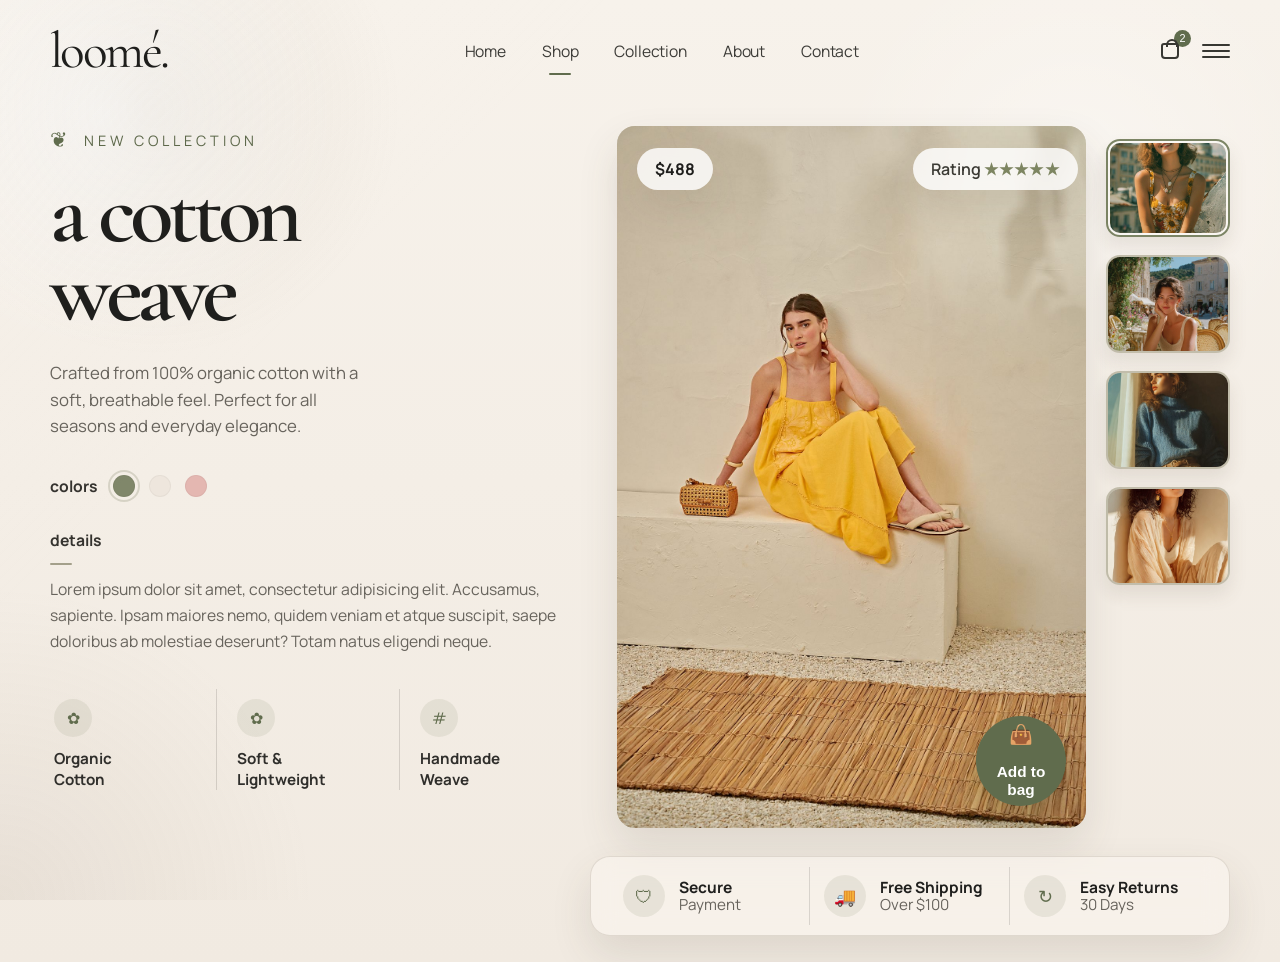
==== Assignment -1/LOOME/index.html @ 4e86b19b "Added LOOME project" ====
<!DOCTYPE html>
<html lang="en">
<head>
  <meta charset="UTF-8" />
  <meta name="viewport" content="width=device-width, initial-scale=1.0" />
  <title>Loomé Product Landing Page</title>
  <link rel="preconnect" href="https://fonts.googleapis.com">
  <link rel="preconnect" href="https://fonts.gstatic.com" crossorigin>
  <link href="https://fonts.googleapis.com/css2?family=Cormorant+Garamond:wght@500;600;700&family=Manrope:wght@400;500;600;700&display=swap" rel="stylesheet">
  <link rel="stylesheet" href="style.css" />
</head>
<body>
  <div class="wrapper">

    <header class="navbar">
      <a class="wordmark" href="#">loomé.</a>

      <nav class="site-nav">
        <a href="#">Home</a>
        <a class="current" href="#">Shop</a>
        <a href="#">Collection</a>
        <a href="#">About</a>
        <a href="#">Contact</a>
      </nav>

      <div class="controls">
        <button class="ctrl-btn basket" aria-label="Cart">
          <span class="counter">2</span>
          <span class="basket-shape"></span>
        </button>
        <button class="ctrl-btn hamburger" aria-label="Menu">
          <span></span>
          <span></span>
          <span></span>
        </button>
      </div>
    </header>

    <main class="showcase-grid">

      <section class="info-panel">
        <div class="tag-row">
          <span class="ornament">❦</span>
          <span>NEW COLLECTION</span>
        </div>

        <h1>a cotton weave</h1>

        <p class="subtitle">
          Crafted from 100% organic cotton with a soft, breathable feel.
          Perfect for all seasons and everyday elegance.
        </p>

        <div class="palette-row">
          <div class="row-heading">colors</div>
          <div class="dot-group" aria-label="Color options">
            <span class="dot olive active"></span>
            <span class="dot ivory"></span>
            <span class="dot blush"></span>
          </div>
        </div>

        <div class="spec-block">
          <div class="row-heading">Details</div>
          <div class="rule"></div>
          <p>
            Lorem ipsum dolor sit amet, consectetur adipisicing elit. Accusamus,
            sapiente. Ipsam maiores nemo, quidem veniam et atque suscipit, saepe
            doloribus ab molestiae deserunt? Totam natus eligendi neque.
          </p>
        </div>

        <div class="perk-row">
          <div class="perk-tile">
            <div class="perk-symbol">✿</div>
            <strong>Organic<br />Cotton</strong>
          </div>
          <div class="perk-tile">
            <div class="perk-symbol">✿</div>
            <strong>Soft &amp;<br />Lightweight</strong>
          </div>
          <div class="perk-tile">
            <div class="perk-symbol">#</div>
            <strong>Handmade<br />Weave</strong>
          </div>
        </div>
      </section>

      <section class="visual-panel" aria-label="Product showcase">
        <div class="cost-tag">$488</div>
        <div class="score-tag">Rating <span>★★★★★</span></div>

        <div class="spotlight-card">
          <div class="side-label">cotton twill scarf</div>
          <img
            src="assets/product-main.png"
            alt="Cotton twill scarf product shot"
          />
          <button class="cta-btn" aria-label="Add to bag">
            <span class="cta-icon">👜</span>
            <span>Add to bag</span>
          </button>
        </div>

        <aside class="preview-strip" aria-label="Product thumbnails">
          <img src="assets/thumb-1.png" alt="Product view 1" />
          <img src="assets/thumb-2.png" alt="Product view 2" />
          <img src="assets/thumb-3.png" alt="Product view 3" />
          <img src="assets/thumb-4.png" alt="Product view 4" />
        </aside>
      </section>

    </main>

    <section class="assurance-bar" aria-label="Store benefits">
      <div class="assurance-item">
        <div class="assurance-symbol">🛡</div>
        <div>
          <strong>Secure</strong>
          <span>Payment</span>
        </div>
      </div>
      <div class="assurance-item">
        <div class="assurance-symbol">🚚</div>
        <div>
          <strong>Free Shipping</strong>
          <span>Over $100</span>
        </div>
      </div>
      <div class="assurance-item">
        <div class="assurance-symbol">↻</div>
        <div>
          <strong>Easy Returns</strong>
          <span>30 Days</span>
        </div>
      </div>
    </section>

  </div>
</body>
</html>
---- Assignment -1/LOOME/style.css ----
:root {
    --bg: #f4efe8;
    --bg-soft: #efe7dc;
    --text: #1f1f1d;
    --muted: #67635c;
    --line: rgba(78, 74, 68, 0.18);
    --olive: #7b8561;
    --olive-dark: #606c4d;
    --card: rgba(255, 255, 255, 0.48);
    --shadow: 0 18px 40px rgba(76, 62, 46, 0.12);
  }
  
  * {
    box-sizing: border-box;
  }
  
  html {
    scroll-behavior: smooth;
  }
  
  
  body {
    margin: 0;
    min-height: 100vh;
    font-family: 'Manrope', sans-serif;
    color: var(--text);
    background:
      radial-gradient(circle at 8% 12%, rgba(255, 255, 255, 0.72), transparent 16%),
      radial-gradient(circle at 84% 18%, rgba(255, 255, 255, 0.35), transparent 18%),
      linear-gradient(180deg, #f7f2eb 0%, #f1eae1 100%);
  }
  
  body::before {
    content: '';
    position: fixed;
    inset: 0;
    pointer-events: none;
    background:
      linear-gradient(135deg, rgba(255,255,255,0.2) 0%, transparent 28%),
      radial-gradient(circle at 12% 12%, rgba(163, 154, 137, 0.12), transparent 18%),
      radial-gradient(circle at 0 100%, rgba(176, 165, 150, 0.12), transparent 20%);
    mix-blend-mode: multiply;
  }

  .wrapper {
    width: min(1180px, calc(100% - 48px));
    margin: 0 auto;
    padding: 28px 0 26px;
  }
 
  .navbar {
    display: flex;
    align-items: center;
    justify-content: space-between;
    gap: 24px;
    margin-bottom: 28px;
  }
  
  .wordmark {
    font-family: 'Cormorant Garamond', serif;
    font-size: clamp(2.7rem, 4vw, 4rem);
    line-height: 0.9;
    letter-spacing: -0.05em;
    color: var(--text);
    text-decoration: none;
    display: inline-block;
    transition: all 0.3s ease;
  }
  
  .wordmark:hover {
    transform: translateY(-4px) scale(1.05);
    letter-spacing: -0.03em;
    text-shadow: 0 8px 18px rgba(0,0,0,0.15);
  }
  
 
  .site-nav {
    display: flex;
    align-items: center;
    gap: 20px;
    margin: 0 auto;
  }
  
  .site-nav a {
    position: relative;
    color: #3c3b37;
    text-decoration: none;
    font-size: 0.98rem;
    letter-spacing: -0.01em;
    transition: all 0.3s ease;
    display: inline-block;
    font-family: 'Manrope', sans-serif;
    padding: 4px 8px;
    border-radius: 6px;
  }
  
  .site-nav a:hover {
    background: #ece7e7;
    transform: translateY(-5px);
  }
  
  .site-nav a.current::after {
    content: '';
    position: absolute;
    left: 50%;
    bottom: -9px;
    width: 22px;
    height: 2px;
    border-radius: 999px;
    background: var(--olive-dark);
    transform: translateX(-50%);
  }
  
  .controls {
    display: flex;
    align-items: center;
    gap: 18px;
  }
  
  .ctrl-btn {
    position: relative;
    display: inline-flex;
    align-items: center;
    justify-content: center;
    border: 0;
    background: transparent;
    color: #373732;
    cursor: pointer;
    padding: 0;
  }
  
  .basket {
    width: 28px;
    height: 28px;
  }
  
  .basket-shape {
    width: 18px;
    height: 16px;
    border: 2px solid currentColor;
    border-radius: 3px 3px 4px 4px;
    position: relative;
  }
  
  .basket-shape::before {
    content: '';
    position: absolute;
    left: 3px;
    top: -6px;
    width: 8px;
    height: 6px;
    border: 2px solid currentColor;
    border-bottom: 0;
    border-radius: 999px 999px 0 0;
  }
  
  .counter {
    position: absolute;
    top: -7px;
    right: -7px;
    min-width: 17px;
    height: 17px;
    padding: 0 4px;
    border-radius: 999px;
    background: var(--olive-dark);
    color: #fff;
    font-size: 0.68rem;
    line-height: 17px;
  }
  
  .hamburger {
    width: 28px;
    height: 24px;
    flex-direction: column;
    gap: 4px;
  }
  
  .hamburger span {
    width: 100%;
    height: 2px;
    border-radius: 999px;
    background: currentColor;
  }
  
 
  .showcase-grid {
    display: grid;
    grid-template-columns: minmax(320px, 1fr) minmax(560px, 1.15fr);
    gap: 34px;
    align-items: start;
  }
  
 
  .info-panel {
    padding-top: 24px;
  }
  
  .tag-row {
    display: inline-flex;
    align-items: center;
    gap: 12px;
    margin-bottom: 20px;
    color: var(--olive-dark);
    font-size: 0.9rem;
    letter-spacing: 0.28em;
    overflow: hidden;
    white-space: nowrap;
    animation: typing 2s steps(25, end);
  }
  
  @keyframes typing {
    from { width: 0; }
    to   { width: 100%; }
  }
  
  .ornament {
    font-size: 1.3rem;
    transform: translateY(-1px);
  }
  
  h1 {
    margin: 0;
    font-family: 'Cormorant Garamond', serif;
    font-size: clamp(4.4rem, 7vw, 6.9rem);
    line-height: 0.88;
    letter-spacing: -0.06em;
    font-weight: 600;
    max-width: 6ch;
  }
  
  .subtitle {
    margin: 28px 0 34px;
    max-width: 31ch;
    font-size: 1.05rem;
    line-height: 1.6;
    color: var(--muted);
  }
  
  
  .palette-row {
    display: flex;
    align-items: center;
    gap: 16px;
    margin-bottom: 32px;
  }
  
  .row-heading {
    color: #35332f;
    font-size: 0.98rem;
    font-weight: 700;
    text-transform: lowercase;
  }
  
  .dot-group {
    display: flex;
    align-items: center;
    gap: 14px;
    padding-top: 1px;
  }
  
  .dot {
    width: 22px;
    height: 22px;
    border-radius: 50%;
    box-shadow: inset 0 0 0 1px rgba(0, 0, 0, 0.04);
    cursor: pointer;
  }
  
  .dot.active {
    outline: 2px solid rgba(108, 114, 82, 0.22);
    outline-offset: 3px;
  }
  
  .dot.olive  { background: #80876a; }
  .dot.ivory  { background: #eee6dd; }
  .dot.blush  { background: #e4b7b1; }
  
 
  .spec-block {
    display: flex;
    flex-direction: column;
  }
  
  .spec-block p {
    margin: 0;
    color: var(--muted);
    line-height: 1.65;
    font-size: 0.98rem;
  }
  
  .rule {
    width: 22px;
    height: 2px;
    border-radius: 999px;
    background: #a4a08b;
    margin: 12px 0;
  }
  
 
  .perk-row {
    display: grid;
    grid-template-columns: repeat(3, minmax(0, 1fr));
    gap: 16px;
    margin-top: 34px;
    overflow: hidden;
  }
  
  .perk-row > * {
    opacity: 0;
    transform: translateY(20px);
    animation: letterAppear 0.6s forwards;
  }
  
  .perk-row > *:nth-child(1) { animation-delay: 0.2s; }
  .perk-row > *:nth-child(2) { animation-delay: 0.5s; }
  .perk-row > *:nth-child(3) { animation-delay: 0.8s; }
  
  @keyframes letterAppear {
    to { opacity: 1; transform: translateY(0); }
  }
  
  .perk-tile {
    display: grid;
    justify-items: start;
    gap: 12px;
    padding: 10px 4px 0;
    border-right: 1px solid var(--line);
  }
  
  .perk-tile:last-child {
    border-right: 0;
  }
  
  .perk-symbol {
    width: 38px;
    height: 38px;
    border-radius: 50%;
    display: grid;
    place-items: center;
    background: rgba(125, 133, 97, 0.12);
    color: var(--olive-dark);
    font-size: 1rem;
  }
  
  .perk-tile strong {
    color: #2f2e2b;
    font-size: 0.95rem;
    line-height: 1.35;
  }
  

  .visual-panel {
    position: relative;
    display: grid;
    grid-template-columns: minmax(0, 1fr) 124px;
    gap: 20px;
    align-items: start;
    padding-top: 24px;
  }
  
  .cost-tag,
  .score-tag {
    position: absolute;
    z-index: 2;
    top: 46px;
    padding: 10px 18px;
    border-radius: 999px;
    background: rgba(255, 255, 255, 0.82);
    backdrop-filter: blur(10px);
    box-shadow: var(--shadow);
    font-size: 1rem;
    font-weight: 700;
  }
  
  .cost-tag  { left: 20px; }
  
  .score-tag {
    right: 152px;
    color: #3b3a34;
    font-weight: 600;
  }
  
  .score-tag span {
    color: #7d8561;
    letter-spacing: 0.08em;
  }
  
  
  .spotlight-card {
    position: relative;
    border-radius: 18px;
    overflow: hidden;
    min-height: 490px;
    box-shadow: var(--shadow);
    background: #d6d0c7;
    transform-style: preserve-3d;
  }
  
  .spotlight-card:hover {
    animation: cardRotate 0.8s ease;
  }
  
  @keyframes cardRotate {
    0%   { transform: rotateY(0deg); }
    50%  { transform: rotateY(12deg); }
    100% { transform: rotateY(0deg); }
  }
  
  .spotlight-card img {
    width: 100%;
    height: 100%;
    object-fit: cover;
    display: block;
  }
  
  .side-label {
    position: absolute;
    left: -14px;
    top: 50%;
    z-index: 2;
    transform: translate(-100%, -50%) rotate(-90deg);
    transform-origin: center;
    color: #3f4334;
    font-size: 1.15rem;
    letter-spacing: 0.02em;
  }
  
  /* ── CTA BUTTON ── */
  .cta-btn {
    position: absolute;
    right: 20px;
    bottom: 22px;
    z-index: 3;
    width: 90px;
    height: 90px;
    border: 0;
    border-radius: 50%;
    background: var(--olive-dark);
    color: #fff;
    display: grid;
    place-items: center;
    gap: 4px;
    box-shadow: 0 18px 30px rgba(70, 82, 48, 0.25);
    cursor: pointer;
  }
  
  .cta-icon { font-size: 1.2rem; }
  
  .cta-btn span:last-child {
    font-size: 0.96rem;
    font-weight: 600;
  }
  
 
  .preview-strip {
    display: grid;
    gap: 18px;
    padding-top: 13px;
  }
  
  .preview-strip img {
    width: 100%;
    height: 98px;
    object-fit: cover;
    border-radius: 14px;
    border: 2px solid rgba(121, 130, 93, 0.24);
    box-shadow: 0 10px 18px rgba(97, 83, 68, 0.12);
    background: #d8d0c4;
    transition: all 0.3s ease;
  }
  
  .preview-strip img:hover {
    transform: translateY(-6px) scale(1.03);
    box-shadow: 0 16px 24px rgba(97, 83, 68, 0.22);
  }
  
  .preview-strip img:first-child {
    border-color: #7c8565;
    padding: 2px;
    background: rgba(255, 255, 255, 0.34);
  }
  
  
  .assurance-bar {
    margin-top: 28px;
    margin-left: auto;
    width: min(61%, 640px);
    display: grid;
    grid-template-columns: repeat(3, minmax(0, 1fr));
    gap: 0;
    padding: 10px 18px;
    border: 1px solid rgba(180, 170, 156, 0.34);
    border-radius: 20px;
    background: rgba(255, 251, 246, 0.42);
    backdrop-filter: blur(12px);
    box-shadow: var(--shadow);
  }
  
  .assurance-item {
    display: flex;
    align-items: center;
    gap: 14px;
    padding: 8px 14px;
    border-right: 1px solid var(--line);
  }
  
  .assurance-item:last-child {
    border-right: 0;
  }
  
  .assurance-symbol {
    width: 42px;
    height: 42px;
    border-radius: 50%;
    background: rgba(125, 133, 97, 0.13);
    display: grid;
    place-items: center;
    color: var(--olive-dark);
    font-size: 1.1rem;
    flex: 0 0 auto;
  }
  
  .assurance-item strong,
  .assurance-item span {
    display: block;
    line-height: 1.2;
  }
  
  .assurance-item strong { font-size: 0.97rem; }
  .assurance-item span   { color: var(--muted); font-size: 0.95rem; }
  
 
  @media (max-width: 1120px) {
    .showcase-grid {
      grid-template-columns: 1fr;
    }
  
    .visual-panel {
      grid-template-columns: minmax(0, 1fr) 104px;
    }
  
    .assurance-bar {
      width: 100%;
    }
  }
  
  @media (max-width: 840px) {
    .wrapper {
      width: min(100% - 28px, 1180px);
      padding-top: 18px;
    }
  
    .navbar {
      flex-wrap: wrap;
      gap: 16px;
    }
  
    .site-nav {
      order: 3;
      width: 100%;
      justify-content: space-between;
      gap: 14px;
      margin: 0;
      padding-top: 8px;
      overflow-x: auto;
    }
  
    h1 { max-width: none; }
  
    .visual-panel {
      grid-template-columns: 1fr;
    }
  
    .score-tag { right: 18px; }
  
    .preview-strip {
      grid-template-columns: repeat(4, minmax(0, 1fr));
      padding-top: 0;
    }
  
    .preview-strip img { height: 84px; }
  
    .assurance-bar {
      grid-template-columns: 1fr;
    }
  
    .assurance-item {
      border-right: 0;
      border-bottom: 1px solid var(--line);
    }
  
    .assurance-item:last-child { border-bottom: 0; }
  }
  
  @media (max-width: 640px) {
    .spotlight-card { min-height: 420px; }
    .tag-row        { letter-spacing: 0.18em; }
  
    .palette-row,
    .spec-block {
      flex-direction: column;
      gap: 10px;
    }
  
    .perk-row {
      grid-template-columns: 1fr;
    }
  
    .perk-tile {
      border-right: 0;
      border-bottom: 1px solid var(--line);
      padding-bottom: 14px;
    }
  
    .perk-tile:last-child { border-bottom: 0; }
  
    .cta-btn { width: 110px; height: 110px; }
  
    .cost-tag,
    .score-tag {
      top: 16px;
      font-size: 0.92rem;
      padding: 9px 14px;
    }
  
    .score-tag { right: 14px; }
    .cost-tag  { left: 14px; }
    .side-label { display: none; }
  }
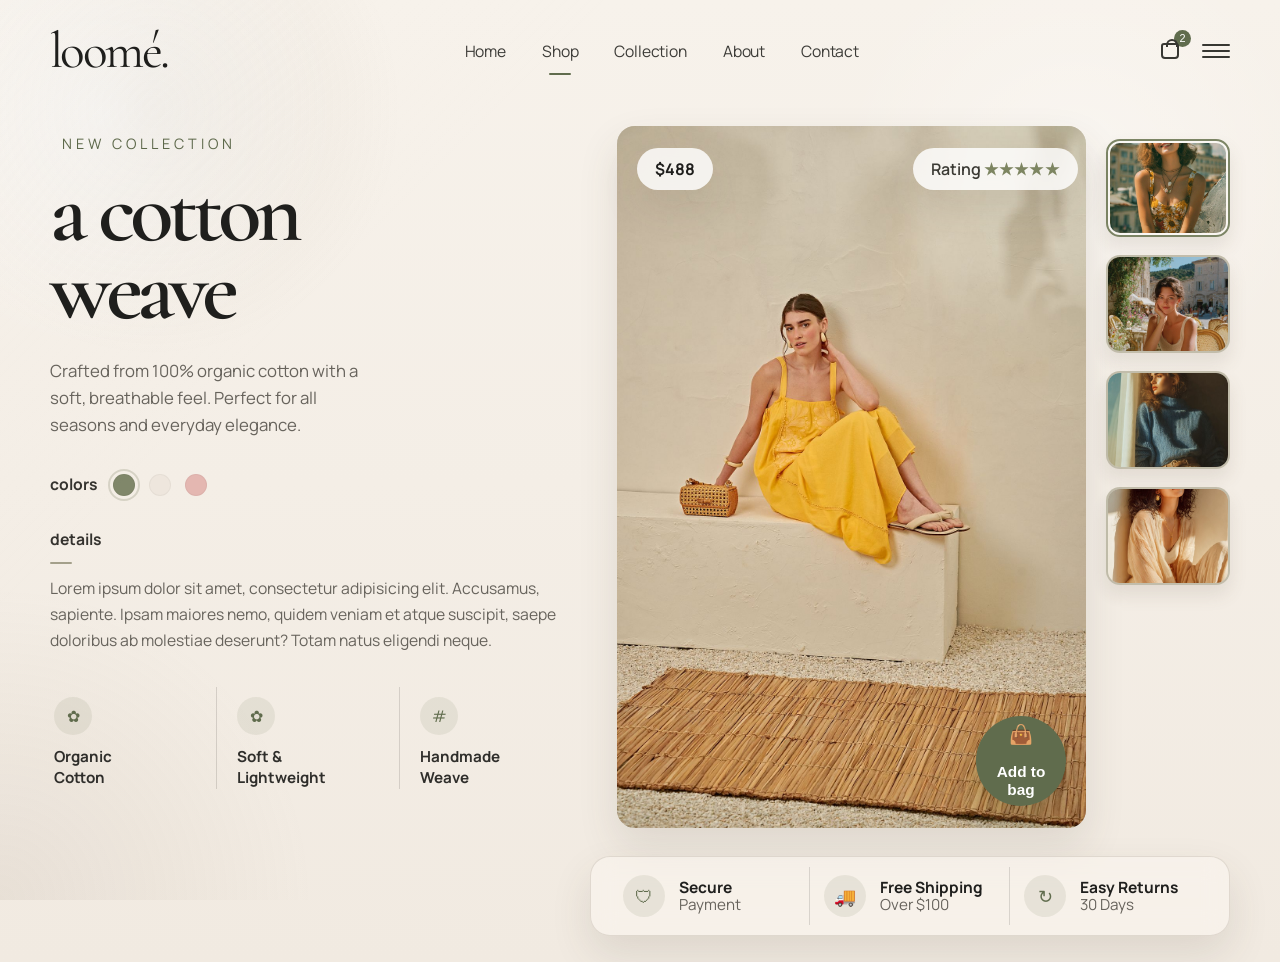
==== commit 2b8eef69: "Update index.html" ====
--- a/Assignment -1/LOOME/index.html
+++ b/Assignment -1/LOOME/index.html
@@ -40,7 +40,7 @@
 
       <section class="info-panel">
         <div class="tag-row">
-          <span class="ornament">❦</span>
+          <span class="ornament"></span>
           <span>NEW COLLECTION</span>
         </div>
 
@@ -138,4 +138,4 @@
 
   </div>
 </body>
-</html>+</html>
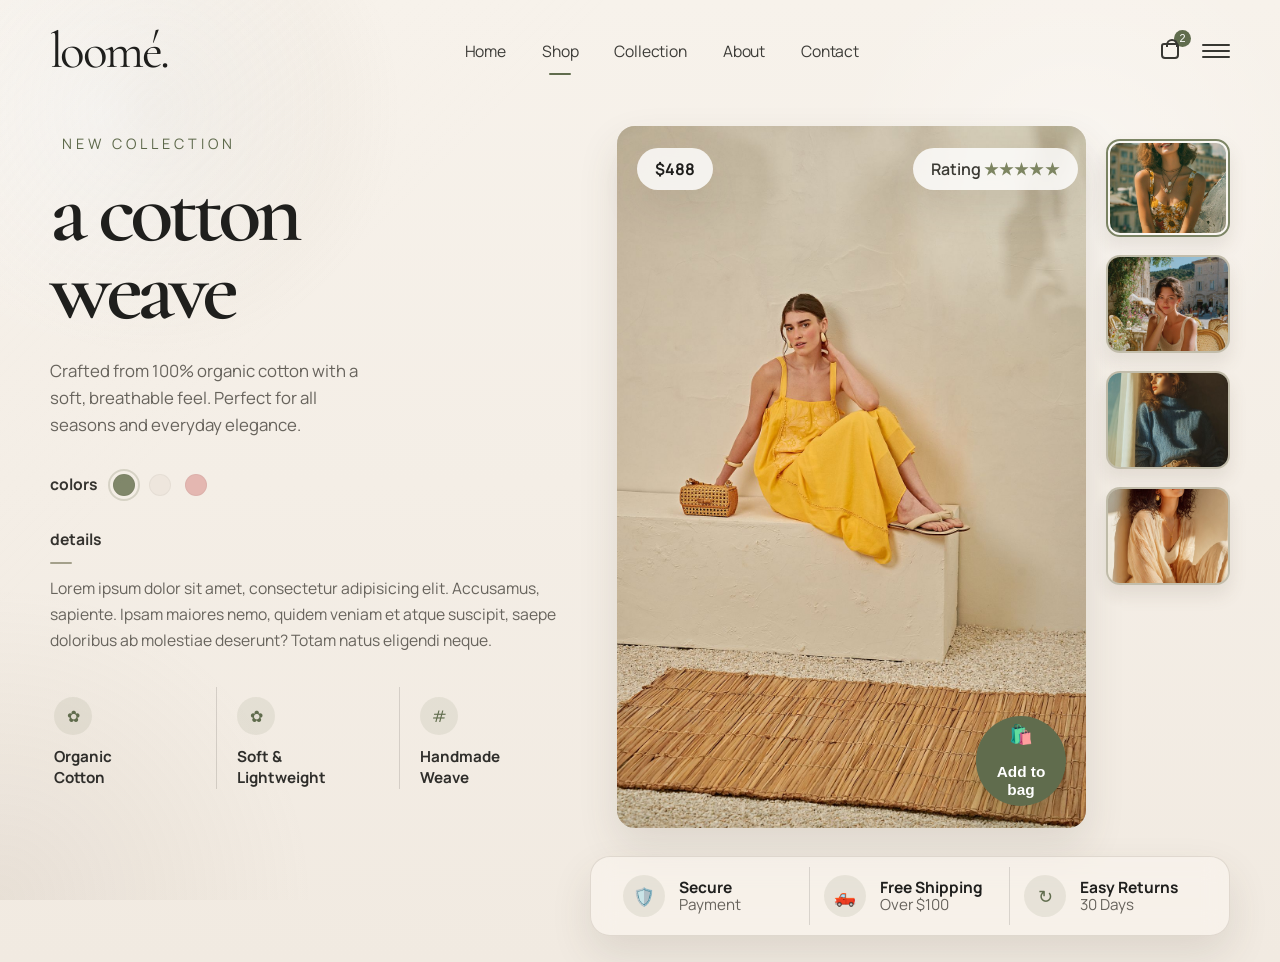
==== commit 4fa3cd78: "Update index.html" ====
--- a/Assignment -1/LOOME/index.html
+++ b/Assignment -1/LOOME/index.html
@@ -97,7 +97,7 @@
             alt="Cotton twill scarf product shot"
           />
           <button class="cta-btn" aria-label="Add to bag">
-            <span class="cta-icon">👜</span>
+            <span class="cta-icon">🛍️</span>
             <span>Add to bag</span>
           </button>
         </div>
@@ -114,14 +114,14 @@
 
     <section class="assurance-bar" aria-label="Store benefits">
       <div class="assurance-item">
-        <div class="assurance-symbol">🛡</div>
+        <div class="assurance-symbol">🛡️</div>
         <div>
           <strong>Secure</strong>
           <span>Payment</span>
         </div>
       </div>
       <div class="assurance-item">
-        <div class="assurance-symbol">🚚</div>
+        <div class="assurance-symbol">🛻</div>
         <div>
           <strong>Free Shipping</strong>
           <span>Over $100</span>
